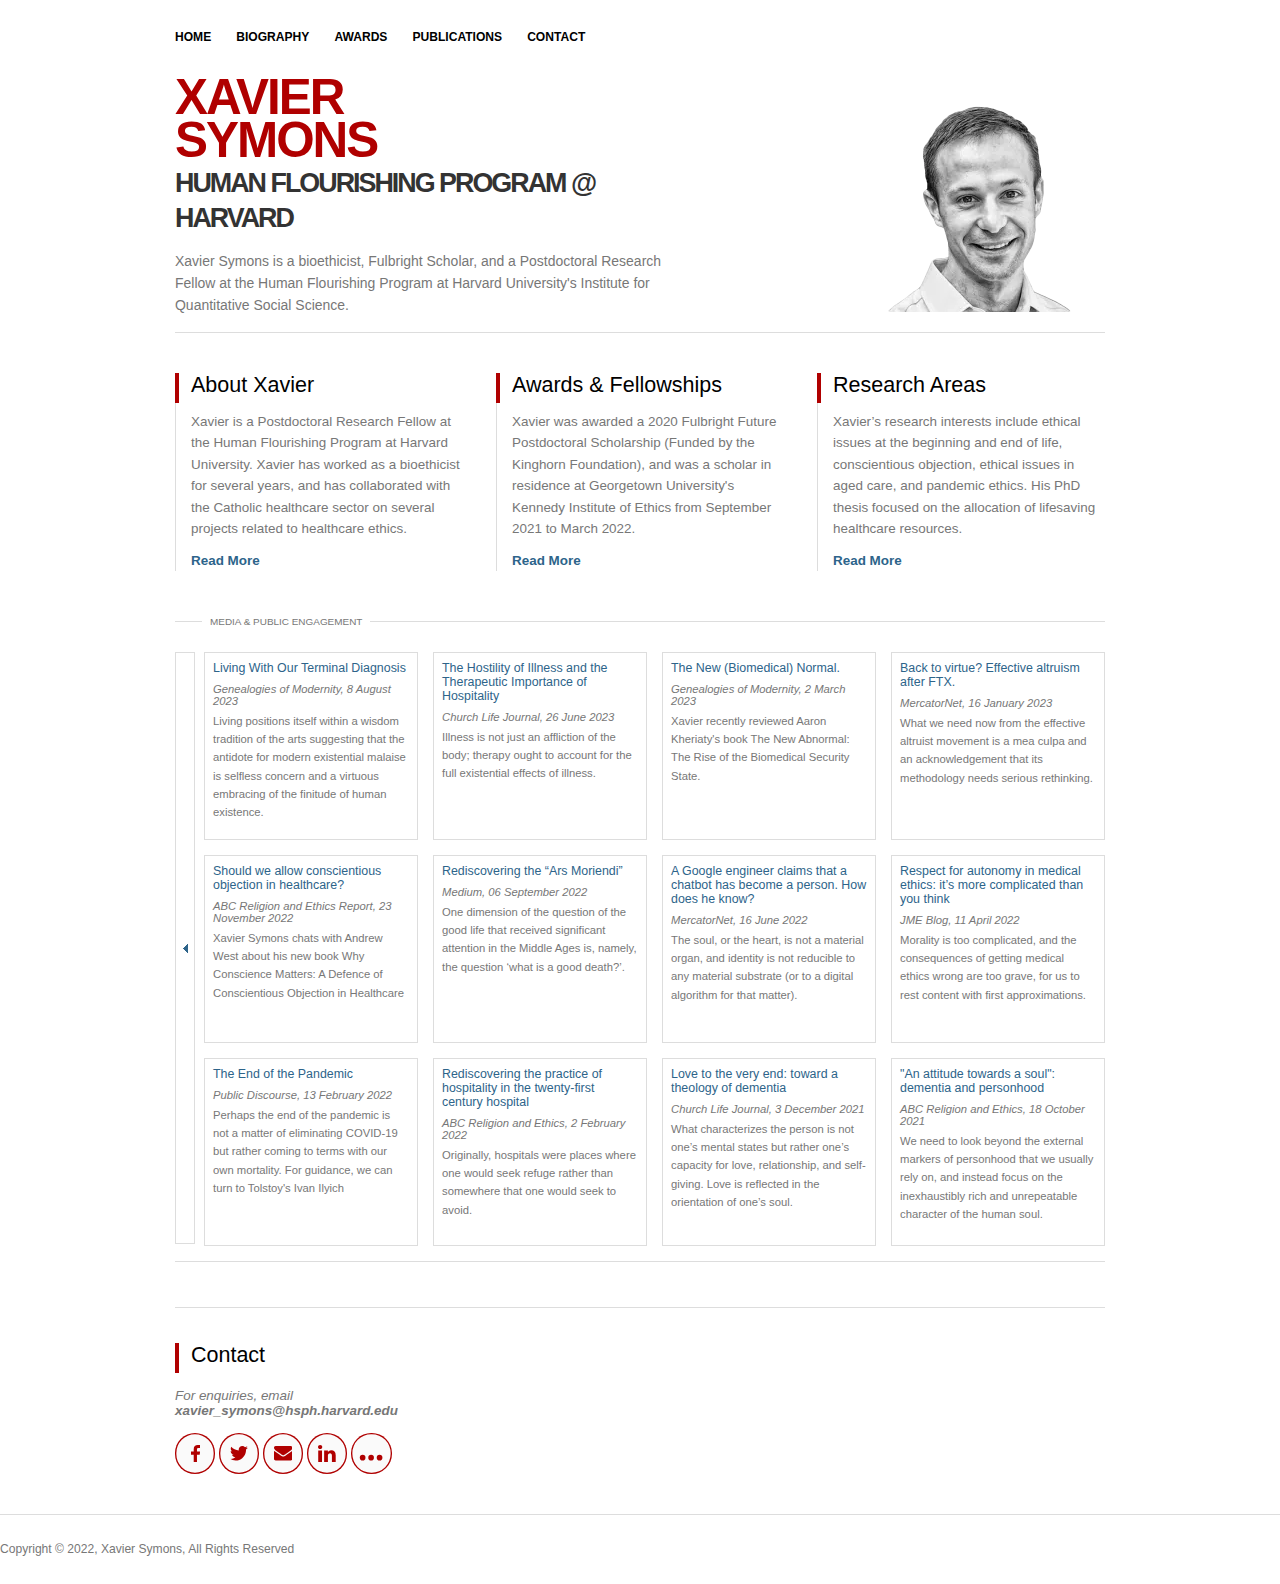
==== index.html @ 7aa85efa "Update index.html" ====
<!DOCTYPE html PUBLIC "-//W3C//DTD XHTML 1.0 Strict//EN" "http://www.w3.org/TR/xhtml1/DTD/xhtml1-strict.dtd">
<html xmlns="http://www.w3.org/1999/xhtml">
<head>
  <title>Xavier Symons</title>
  <meta http-equiv="Content-Type" content="text/html; charset=utf-8" />
  <link rel="stylesheet" href="css/style.css" type="text/css" />
</head>
<body>
  <div id="content">
    <div id="pitch">
      <ul id="menu">
        <li><a href="/">Home</a></li>
        <li><a href="/about/">Biography</a></li>
        <li><a href="/awards/">Awards</a></li>
        <li><a href="/publications/">Publications</a></li>
        <li><a href="/contact/">Contact</a></li>
      </ul>
      <h1><span>XAVIER<br />
          SYMONS</span><br />
        HUMAN FLOURISHING PROGRAM @ HARVARD
      </h1>
      <p>Xavier Symons is a bioethicist, Fulbright Scholar, and a Postdoctoral Research Fellow at the Human Flourishing Program at Harvard University's Institute for Quantitative Social Science.</p>
    </div>
    <div class="x"></div>
    <div class="col">
      <h3>About Xavier</h3>
      <div class="ft">
        <p>Xavier is a Postdoctoral Research Fellow at the Human Flourishing Program at Harvard University. Xavier has worked as a bioethicist for
          several years, and has collaborated with the Catholic healthcare sector on several projects related to healthcare ethics.</p>
         
        <p><a href="/about/">Read More</a></p>
      </div>
    </div>
    <div class="col">
      <h3>Awards & Fellowships</h3>
      <div class="ft">
        <p>Xavier was awarded a 2020 Fulbright
          Future Postdoctoral Scholarship (Funded by the Kinghorn Foundation), and was a scholar in residence at
          Georgetown
          University&#39;s Kennedy Institute of Ethics from September 2021 to March 2022.</p>
        <p><a href="/awards/">Read More</a></p>
      </div>
    </div>
    <div class="col last">
      <h3>Research Areas</h3>
      <div class="ft">
        <p>Xavier’s research
          interests include ethical issues at the beginning and end of life, conscientious objection, ethical
          issues in aged care, and pandemic ethics. His PhD thesis focused on the allocation of
          lifesaving healthcare resources.
        </p>
        <p><a href="/publications/">Read More</a></p>
      </div>
    </div>
    <div class="section">
      <p>MEDIA & PUBLIC ENGAGEMENT</p>
    </div>
    <div class="x"></div>
    <a id="slider"></a>
    <div id="directory">
    <div class="fourth">
  <h5><a
            href="https://genealogiesofmodernity.org/journal/film-review-of-living">Living With Our Terminal Diagnosis</a></h5>
        <i>Genealogies of Modernity, 8 August 2023 </i>
        <h6></h6>
        <p>Living positions itself within a wisdom tradition of the arts suggesting that the antidote for modern existential malaise is selfless concern and a virtuous embracing of the finitude of human existence. </p>
      </div>
      <div class="fourth">
      <h5><a
            href="https://churchlifejournal.nd.edu/articles/the-hostility-of-illness-and-the-therapeutic-importance-of-hospitality/">The Hostility of Illness and the Therapeutic Importance of Hospitality</a></h5>
        <i>Church Life Journal, 26 June 2023 </i>
        <h6></h6>
        <p>Illness is not just an affliction of the body; therapy ought to account for the full existential effects of illness.</p>
      </div>
      <div class="fourth">
  <h5><a
            href="https://genealogiesofmodernity.org/journal/2023/3/1/the-new-biomedical-normal">The New (Biomedical) Normal.</a></h5>
        <i>Genealogies of Modernity, 2 March 2023 </i>
        <h6></h6>
        <p>Xavier recently reviewed Aaron Kheriaty's book The New Abnormal: The Rise of the Biomedical Security State.</p>
      </div>
      <div class="fourth last">
  <h5><a
            href="https://mercatornet.com/back-to-virtue-effective-altruism-after-ftx/82615/">Back to virtue? Effective altruism after FTX.</a></h5>
        <i>MercatorNet, 16 January 2023 </i>
        <h6></h6>
        <p>What we need now from the effective altruist movement is a mea culpa and an acknowledgement that its methodology needs serious rethinking.</p>
      </div>
      <div class="fourth">
  <h5><a
            href="https://www.abc.net.au/radionational/programs/religionandethicsreport/should-healthcare-workers-be-allowed-to-conscientiously-vote-/101678954">Should we allow conscientious objection in healthcare?</a></h5>
        <i>ABC Religion and Ethics Report, 23 November 2022 </i>
        <h6></h6>
        <p>Xavier Symons chats with Andrew West about his new book Why Conscience Matters: A Defence of Conscientious Objection in Healthcare</p>
      </div>
      <div class="fourth">
  <h5><a
            href="https://hfharvard.medium.com/rediscovering-the-ars-moriendi-by-xavier-symons-cf6b937a01db">Rediscovering the “Ars Moriendi”</a></h5>
        <i>Medium, 06 September 2022 </i>
        <h6></h6>
        <p>One dimension of the question of the good life that received significant attention in the Middle Ages is, namely, the question ‘what is a good death?’.</p>
      </div>
      <div class="fourth">
       <h5><a
            href="https://mercatornet.com/a-google-engineer-claims-that-a-chatbot-has-become-a-person-how-does-he-know/79448/">A Google engineer claims that a chatbot has become a person. How does he know?</a></h5>
        <i>MercatorNet, 16 June 2022 </i>
        <h6></h6>
        <p>The soul, or the heart, is not a material organ, and identity is not reducible to any material substrate (or to a digital algorithm for that matter).</p>
      </div>
      <div class="fourth last">
  <h5><a
            href="https://blogs.bmj.com/medical-ethics/2022/04/11/respect-for-autonomy-in-medical-ethics-its-more-complicated-than-you-think/">Respect for autonomy in medical ethics: it’s more complicated than you think</a></h5>
        <i>JME Blog, 11 April 2022 </i>
        <h6></h6>
        <p>Morality is too complicated, and the consequences of getting medical ethics wrong are too grave, for us to rest content with first approximations.</p>
      </div>
      <div class="fourth">
  <h5><a
            href="https://www.thepublicdiscourse.com/2022/02/80585/">The End of the Pandemic</a></h5>
        <i>Public Discourse, 13 February 2022 </i>
        <h6></h6>
        <p>Perhaps the end of the pandemic is not a matter of eliminating COVID-19 but rather coming to terms with our own mortality. For guidance, we can turn to Tolstoy's Ivan Ilyich</p>
      </div>
      <div class="fourth">
        <h5><a
            href="https://www.abc.net.au/religion/xavier-symons-rediscovering-hospitality-in-the-modern-hospital/13738226">Rediscovering the practice of hospitality in the twenty-first century hospital</a></h5>
        <i>ABC Religion and Ethics, 2 February 2022 </i>
        <h6></h6>
        <p>Originally, hospitals were places where one would seek refuge rather than somewhere that one would seek to avoid.</p>
      </div>
      <div class="fourth">   
        <h5><a
            href="https://churchlifejournal.nd.edu/articles/love-to-the-very-end-a-theology-of-dementia/">Love to the very end: toward a theology of dementia</a></h5>
        <i>Church Life Journal, 3 December 2021 </i>
        <h6></h6>
        <p>What characterizes the person is not one’s mental states but rather one’s capacity for love, relationship, and self-giving. Love is reflected in the orientation of one’s soul.</p>
      </div>
      <div class="fourth last">
        <h5><a
            href="https://www.abc.net.au/religion/dementia-and-what-it-means-to-be-a-person/13591214">"An attitude towards a soul": dementia and personhood</a></h5>
        <i>ABC Religion and Ethics, 18 October 2021 </i>
        <h6></h6>
        <p>We need to look beyond the external markers of personhood that we usually rely on, and instead focus on the inexhaustibly rich and unrepeatable character of the human soul. </p>
      </div>
     
    
      
     

      
      
    
      
      
      
    
      
    
    </div>
    <div class="section"></div>
        <div class="line"></div>
    <div class="col">
 
        <h3>Contact</h3>
        <br>
        <i>For enquiries, email <b>xavier_symons@hsph.harvard.edu </b></i>
        <br><br>
        <!--from https://www.buttons.social-->
        <script>document.write('<a href="https://www.facebook.com/xavier.symons' + '"target="_blank"title="Facebook"style="display:inline-block;vertical-align:middle;width:3em;height:3em;border-radius:50%;box-shadow:0 0 0 .1em #b00000 inset;background:#fafafa;"><svg style="display:block;fill:#b00000;height:44%;margin:28% auto;" viewBox="0 -256 864 1664"><path transform="matrix(1,0,0,-1,-95,1280)" d="M 959,1524 V 1260 H 802 q -86,0 -116,-36 -30,-36 -30,-108 V 927 H 949 L 910,631 H 656 V -128 H 350 V 631 H 95 v 296 h 255 v 218 q 0,186 104,288.5 104,102.5 277,102.5 147,0 228,-12 z" /></svg></a> <a href="https://twitter.com/xaviersymons' + '"target="_blank"title="Twitter"style="display:inline-block;vertical-align:middle;width:3em;height:3em;border-radius:50%;box-shadow:0 0 0 .1em #b00000 inset;background:#fafafa;"><svg style="display:block;fill:#b00000;height:36%;margin:32% auto;" viewBox="0 -256 1576 1280"><path transform="matrix(1,0,0,-1,-44,1024)" d="m 1620,1128 q -67,-98 -162,-167 1,-14 1,-42 0,-130 -38,-259.5 Q 1383,530 1305.5,411 1228,292 1121,200.5 1014,109 863,54.5 712,0 540,0 269,0 44,145 q 35,-4 78,-4 225,0 401,138 -105,2 -188,64.5 -83,62.5 -114,159.5 33,-5 61,-5 43,0 85,11 Q 255,532 181.5,620.5 108,709 108,826 v 4 q 68,-38 146,-41 -66,44 -105,115 -39,71 -39,154 0,88 44,163 Q 275,1072 448.5,982.5 622,893 820,883 q -8,38 -8,74 0,134 94.5,228.5 94.5,94.5 228.5,94.5 140,0 236,-102 109,21 205,78 -37,-115 -142,-178 93,10 186,50 z" /></svg></a> <a href="mailto:xavier_symons@hsph.harvard.edu' + '"title="Mail"style="display:inline-block;vertical-align:middle;width:3em;height:3em;border-radius:50%;box-shadow:0 0 0 .1em #b00000 inset;background:#fafafa;"><svg style="display:block;fill:#b00000;height:36%;margin:32% auto;" viewBox="0 -256 1792 1408"><path transform="matrix(1,0,0,-1,0,1024)" d="M 1792,826 V 32 q 0,-66 -47,-113 -47,-47 -113,-47 H 160 Q 94,-128 47,-81 0,-34 0,32 V 826 Q 44,777 101,739 463,493 598,394 655,352 690.5,328.5 726,305 785,280.5 844,256 895,256 h 1 1 q 51,0 110,24.5 59,24.5 94.5,48 35.5,23.5 92.5,65.5 170,123 498,345 57,39 100,87 z m 0,294 q 0,-79 -49,-151 -49,-72 -122,-123 -376,-261 -468,-325 -10,-7 -42.5,-30.5 -32.5,-23.5 -54,-38 Q 1035,438 1004.5,420 974,402 947,393 q -27,-9 -50,-9 h -1 -1 q -23,0 -50,9 -27,9 -57.5,27 -30.5,18 -52,32.5 -21.5,14.5 -54,38 Q 649,514 639,521 548,585 377,703.5 206,822 172,846 110,888 55,961.5 0,1035 0,1098 q 0,78 41.5,130 41.5,52 118.5,52 h 1472 q 65,0 112.5,-47 47.5,-47 47.5,-113 z" /></svg></a> <a href="https://www.linkedin.com/in/xavier-symons-8bb06123/?originalSubdomain=au' + '&title=' + encodeURIComponent(document.title) + '"target="_blank"title="LinkedIn"style="display:inline-block;vertical-align:middle;width:3em;height:3em;border-radius:50%;box-shadow:0 0 0 .1em #b00000 inset;background:#fafafa;"><svg style="display:block;fill:#b00000;height:42%;margin:29% auto;" viewBox="0 -256 1536 1468"><path transform="matrix(1,0,0,-1,0,1132)" d="M 349,911 V -80 H 19 v 991 h 330 z m 21,306 q 1,-73 -50.5,-122 Q 268,1046 184,1046 h -2 q -82,0 -132,49 -50,49 -50,122 0,74 51.5,123 51.5,48 134.5,48 83,0 133,-48 50,-49 51,-123 z M 1536,488 V -80 h -329 v 530 q 0,105 -40,164.5 Q 1126,674 1040,674 977,674 934.5,639.5 892,605 871,554 860,524 860,473 V -80 H 531 q 2,399 2,647 0,248 -1,296 l -1,48 H 860 V 767 h -2 q 20,32 41,56 21,24 56.5,52 35.5,28 87.5,43.5 51,15.5 114,15.5 171,0 275,-113.5 Q 1536,707 1536,488 z" /></svg></a> <a href="https://hfh.fas.harvard.edu/people/xavier-symons' + '"target="_blank"title="More Services"style="display:inline-block;vertical-align:middle;width:3em;height:3em;border-radius:50%;box-shadow:0 0 0 .1em #b00000 inset;background:#fafafa;"><svg style="display:block;fill:#b00000;height:28%;margin:46% auto 0;" viewBox="0 0 10 4"><circle cx="2" cy="2" r="1" /><circle cx="5" cy="2" r="1" /><circle cx="8" cy="2" r="1" /></svg></a>');</script>
        <!--end buttons.social-->
      </div>
    </div>
    <div id="footer">
      <p class="left">Copyright &copy; 2022, Xavier Symons, All Rights Reserved</p>
      <div class="x"></div>
    </div>
  </div>
  <script>
    TweetJs = {
      ListTweetsOnUserTimeline: function (screenName, callback) {
        TweetJs._callApi({
          Action: "ListTweetsOnUserTimeline",
          ScreenName: screenName
        },
          callback);
      },
      Search: function (query, callback) {
        TweetJs._callApi({
          Action: "Search",
          Query: query
        }, callback);
      },
      _callApi: function (request, callback) {
        var xhr = new XMLHttpRequest();
        URL = "https://www.tweetjs.com/API.aspx";
        xhr.open("POST", URL);
        xhr.onreadystatechange = function () {
          if (this.readyState === XMLHttpRequest.DONE && this.status === 200) {
            callback(JSON.parse(xhr.response));
          }
        }
        xhr.send(JSON.stringify(request));
      }
    };
    TweetJs.ListTweetsOnUserTimeline("xaviersymons",
      function (data) {
        
        var idx = 0;
        while(!data[idx].entities.urls.hasOwnProperty('0')){
          idx++;
        }
        var x = document.getElementById("tweet0");
        var z = data[idx].text.replace(/(?:https?|ftp):\/\/[\n\S]+/g, '');
        var path = data[idx].entities.urls[0].expanded_url.match(/\bhttps?:\/\/\S+/gi)[0];
        x.innerHTML = "<a href= '" + path + " 'style='font-weight:normal';>" + z + "</a>"
        var y = data[idx].created_at
        y = y.split(" ")
        var x = document.getElementById("day0");
        x.innerHTML = "<span>" + y[2] + "</span><br />" + y[1]
        idx++;
        while(!data[idx].entities.urls.hasOwnProperty('0')){
          idx++;
        }
        var x = document.getElementById("tweet1");
        var z = data[idx].text.replace(/(?:https?|ftp):\/\/[\n\S]+/g, '');
        var path = data[idx].entities.urls[0].expanded_url.match(/\bhttps?:\/\/\S+/gi)[0];
        x.innerHTML = "<a href= '" + path + "' style='font-weight:normal'; >" + z + "</a>"
        var y = data[idx].created_at
        y = y.split(" ")
        var x = document.getElementById("day1");
        x.innerHTML = "<span>" + y[2] + "</span><br />" + y[1]
      });
  </script>
</body>
</html
---- css/style.css ----
* {
	margin:0;
	padding:0;
}
:focus, :active {
	outline:0;
}
ul, ol {
	list-style:none;
}
h1, h2, h3, h4, h5, h6, pre, code {
	font-weight:normal;
	color:#000;
	font-size:1em;
}
a img {
	border:0;
}
body {
	font:.84em Arial, Sans-Serif;
	background:#fff;
	color:#777;
}
a {
	text-decoration:none;
	color:#2D648A;
}
a:hover, a:focus {
	color:#000;
}
p {
	margin:0 0 15px;
	line-height:1.6em;
}
.x {
	clear:both;
}
.line {
	clear:both;
	padding:15px 0 0;
	border-bottom:1px solid #ddd;
	margin:0 0 35px;
}
h1 {
	font-size:2em;
	font-weight:bolder;
	letter-spacing:-2px;
	margin:0 0 14px;
	line-height:1.3em;
	color:#333;
}
h1 span {
	font-size:1.84em;
	color:#B00000;
}
h2 {
	font-size:1.1em;
	margin:0 0 10px;
	padding:3px 0 5px;
}
h3 {
	font-size:1.6em;
	padding:0 0 7px;
}
h4 {
	font-size:1.1em;
	margin:0 0 10px;
	padding:3px 0 5px;
}
h5 {
	margin:0 0 8px;
	font-size:1.1em;
}
h6 {
	margin:0 0 5px;
	font-size:1.1em;
}
h7 {
	font-size:1.6em;
	padding:0 0 7px;
}
#content {
	margin:0 auto;
	width:930px;
}
#menu {
	margin:0 0 50px;
}
#menu li {
	display:inline;
}
#menu li a {
	float:left;
	text-transform:uppercase;
	font-size:.9em;
	color:#000;
	font-weight:bold;
	margin:0 25px 0 0;
}
#menu li a:hover {
	color:#2D648A;
}
#pitch {
	border-bottom:1px solid #ddd;
	margin:0 0 40px;
	padding:30px 400px 0 0;
	background:url("../images/pitch.jpg") no-repeat right bottom 20px;
}
#pitch p {
	font-size:1.04em;
}
.col {
	float:left;
	width:286px;
	margin:0 35px 40px 0;
}
.col h3 {
	border-left:4px solid #B00000;
	padding:0 0 5px 12px;
}
.col h7 {
	border-left:4px solid #ffffff;
	padding:0 0 5px 12px;
	margin:0 46px 0px 0px
}
.col a {
	font-weight:bold;
}
.col p {
	margin:0 0 10px;
}
.ft {
	border-left:1px solid #ddd;
	padding:8px 0 0 15px;
}
.last {
	margin-right:0;
}
.date {
	float:left;
	font-size:.8em;
	width:25px;
	padding:5px 0 0;
	margin:0 0 3px;
	color:#B00000;
}
.date span {
	font-size:2em;
}
.news {
	float:right;
	width:250px;
}
.col h4 {
	padding:0 0 0 35px;
}
.section {
	clear:both;
	border-top:1px solid #ddd;
	margin:0 0 30px;
}
.section p {
	position:relative;
	margin:-8px 0 0 27px;
	padding:0 8px;
	font-size:.74em;
	background:#fff;
	float:left;
}
#slider {
	float:left;
	width:18px;
	height:590px;
	border:1px solid #ddd;
	background:url("../images/slider.png") no-repeat center;
}
#slider:hover {
	background-color:#f4f4f4;
}
#directory {
	float:right;
	width:901px;
}
.fourth {
	float:left;
	width:196px;
	padding:8px;
	height:170px;
	margin:0 15px 15px 0;
	border:1px solid #ddd;
	font-size:.84em;
}
.fourth p.i{
	font-style: italic;
}
.fourth p, .fourth.last {
	margin:0;
}
#updates {
	float:right;
	border:1px solid #ddd;
	height:105px;
	padding:20px 10px 0;
	width:266px;
}
#updates p {
	font-size:.84em;
}
#updates h5 {
	margin:0 0 15px;
}
label {
	display:block;
	font-size:.8em;
	color:#999;
	text-transform:uppercase;
}
input.textfield {
	padding:4px;
	border:1px solid #ccc;
	width:200px;
}
input.submit {
	background:#fff;
	border:0;
	font-weight:bold;
	font-size:.94em;
}
#footer {
	clear:both;
	font-size:.9em;
	padding:25px 0 10px;
	border-top:1px solid #ddd;
}
#footer a {
	margin:0;
	background:#fff;
	color:#777;
}
#footer .left {
	float:left;
}
#footer .right {
	float:right;

}
#links {
	margin:0px 25px 0 40px;
}
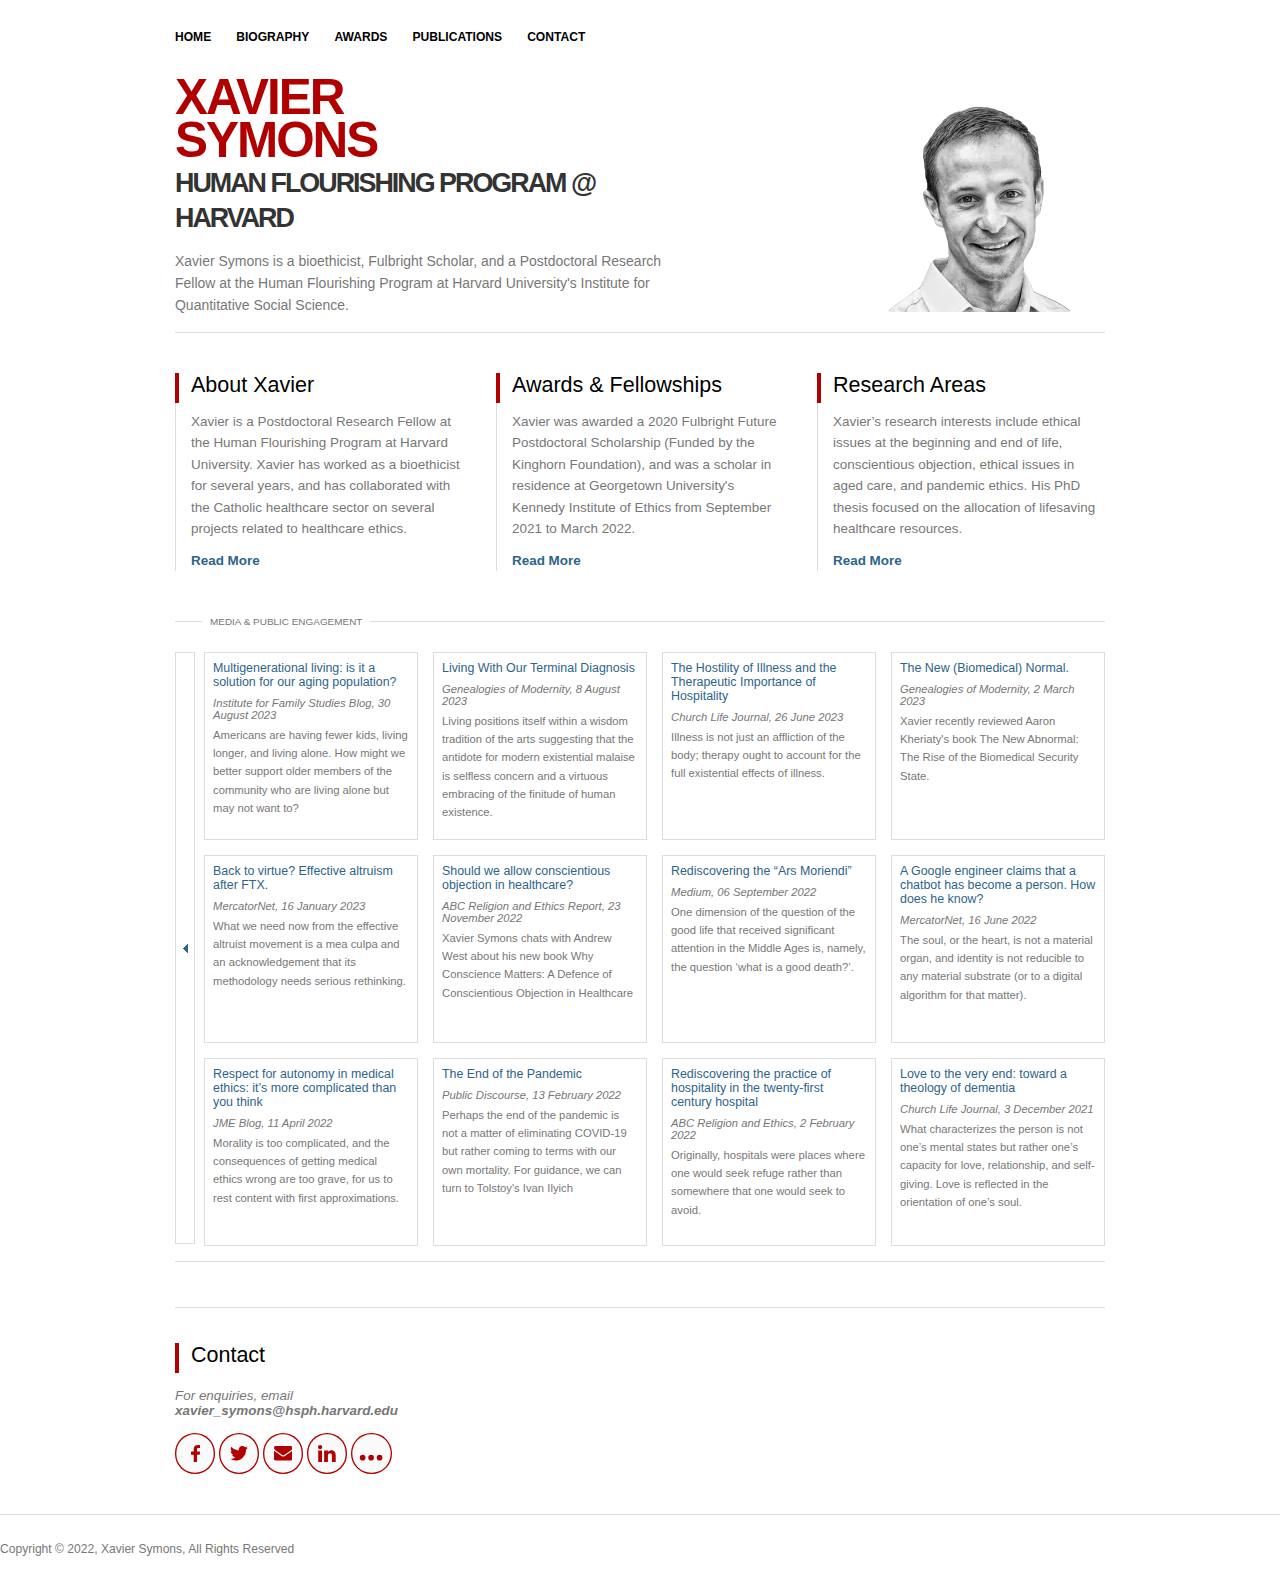
==== commit 0fed396c: "Update index.html" ====
--- a/index.html
+++ b/index.html
@@ -58,6 +58,13 @@
     <div class="x"></div>
     <a id="slider"></a>
     <div id="directory">
+      <div class="fourth">
+  <h5><a
+            href="https://ifstudies.org/blog/multigenerational-living-is-it-a-solution-for-our-aging-population">Multigenerational living: is it a solution for our aging population?</a></h5>
+        <i>Institute for Family Studies Blog, 30 August 2023 </i>
+        <h6></h6>
+        <p> Americans are having fewer kids, living longer, and living alone. How might we better support older members of the community who are living alone but may not want to? </p>
+      </div>
     <div class="fourth">
   <h5><a
             href="https://genealogiesofmodernity.org/journal/film-review-of-living">Living With Our Terminal Diagnosis</a></h5>
@@ -72,14 +79,14 @@
         <h6></h6>
         <p>Illness is not just an affliction of the body; therapy ought to account for the full existential effects of illness.</p>
       </div>
-      <div class="fourth">
+      <div class="fourth last">
   <h5><a
             href="https://genealogiesofmodernity.org/journal/2023/3/1/the-new-biomedical-normal">The New (Biomedical) Normal.</a></h5>
         <i>Genealogies of Modernity, 2 March 2023 </i>
         <h6></h6>
         <p>Xavier recently reviewed Aaron Kheriaty's book The New Abnormal: The Rise of the Biomedical Security State.</p>
       </div>
-      <div class="fourth last">
+      <div class="fourth">
   <h5><a
             href="https://mercatornet.com/back-to-virtue-effective-altruism-after-ftx/82615/">Back to virtue? Effective altruism after FTX.</a></h5>
         <i>MercatorNet, 16 January 2023 </i>
@@ -100,14 +107,14 @@
         <h6></h6>
         <p>One dimension of the question of the good life that received significant attention in the Middle Ages is, namely, the question ‘what is a good death?’.</p>
       </div>
-      <div class="fourth">
+      <div class="fourth last">
        <h5><a
             href="https://mercatornet.com/a-google-engineer-claims-that-a-chatbot-has-become-a-person-how-does-he-know/79448/">A Google engineer claims that a chatbot has become a person. How does he know?</a></h5>
         <i>MercatorNet, 16 June 2022 </i>
         <h6></h6>
         <p>The soul, or the heart, is not a material organ, and identity is not reducible to any material substrate (or to a digital algorithm for that matter).</p>
       </div>
-      <div class="fourth last">
+      <div class="fourth">
   <h5><a
             href="https://blogs.bmj.com/medical-ethics/2022/04/11/respect-for-autonomy-in-medical-ethics-its-more-complicated-than-you-think/">Respect for autonomy in medical ethics: it’s more complicated than you think</a></h5>
         <i>JME Blog, 11 April 2022 </i>
@@ -128,20 +135,14 @@
         <h6></h6>
         <p>Originally, hospitals were places where one would seek refuge rather than somewhere that one would seek to avoid.</p>
       </div>
-      <div class="fourth">   
+      <div class="fourth last">   
         <h5><a
             href="https://churchlifejournal.nd.edu/articles/love-to-the-very-end-a-theology-of-dementia/">Love to the very end: toward a theology of dementia</a></h5>
         <i>Church Life Journal, 3 December 2021 </i>
         <h6></h6>
         <p>What characterizes the person is not one’s mental states but rather one’s capacity for love, relationship, and self-giving. Love is reflected in the orientation of one’s soul.</p>
       </div>
-      <div class="fourth last">
-        <h5><a
-            href="https://www.abc.net.au/religion/dementia-and-what-it-means-to-be-a-person/13591214">"An attitude towards a soul": dementia and personhood</a></h5>
-        <i>ABC Religion and Ethics, 18 October 2021 </i>
-        <h6></h6>
-        <p>We need to look beyond the external markers of personhood that we usually rely on, and instead focus on the inexhaustibly rich and unrepeatable character of the human soul. </p>
-      </div>
+      
      
     
       
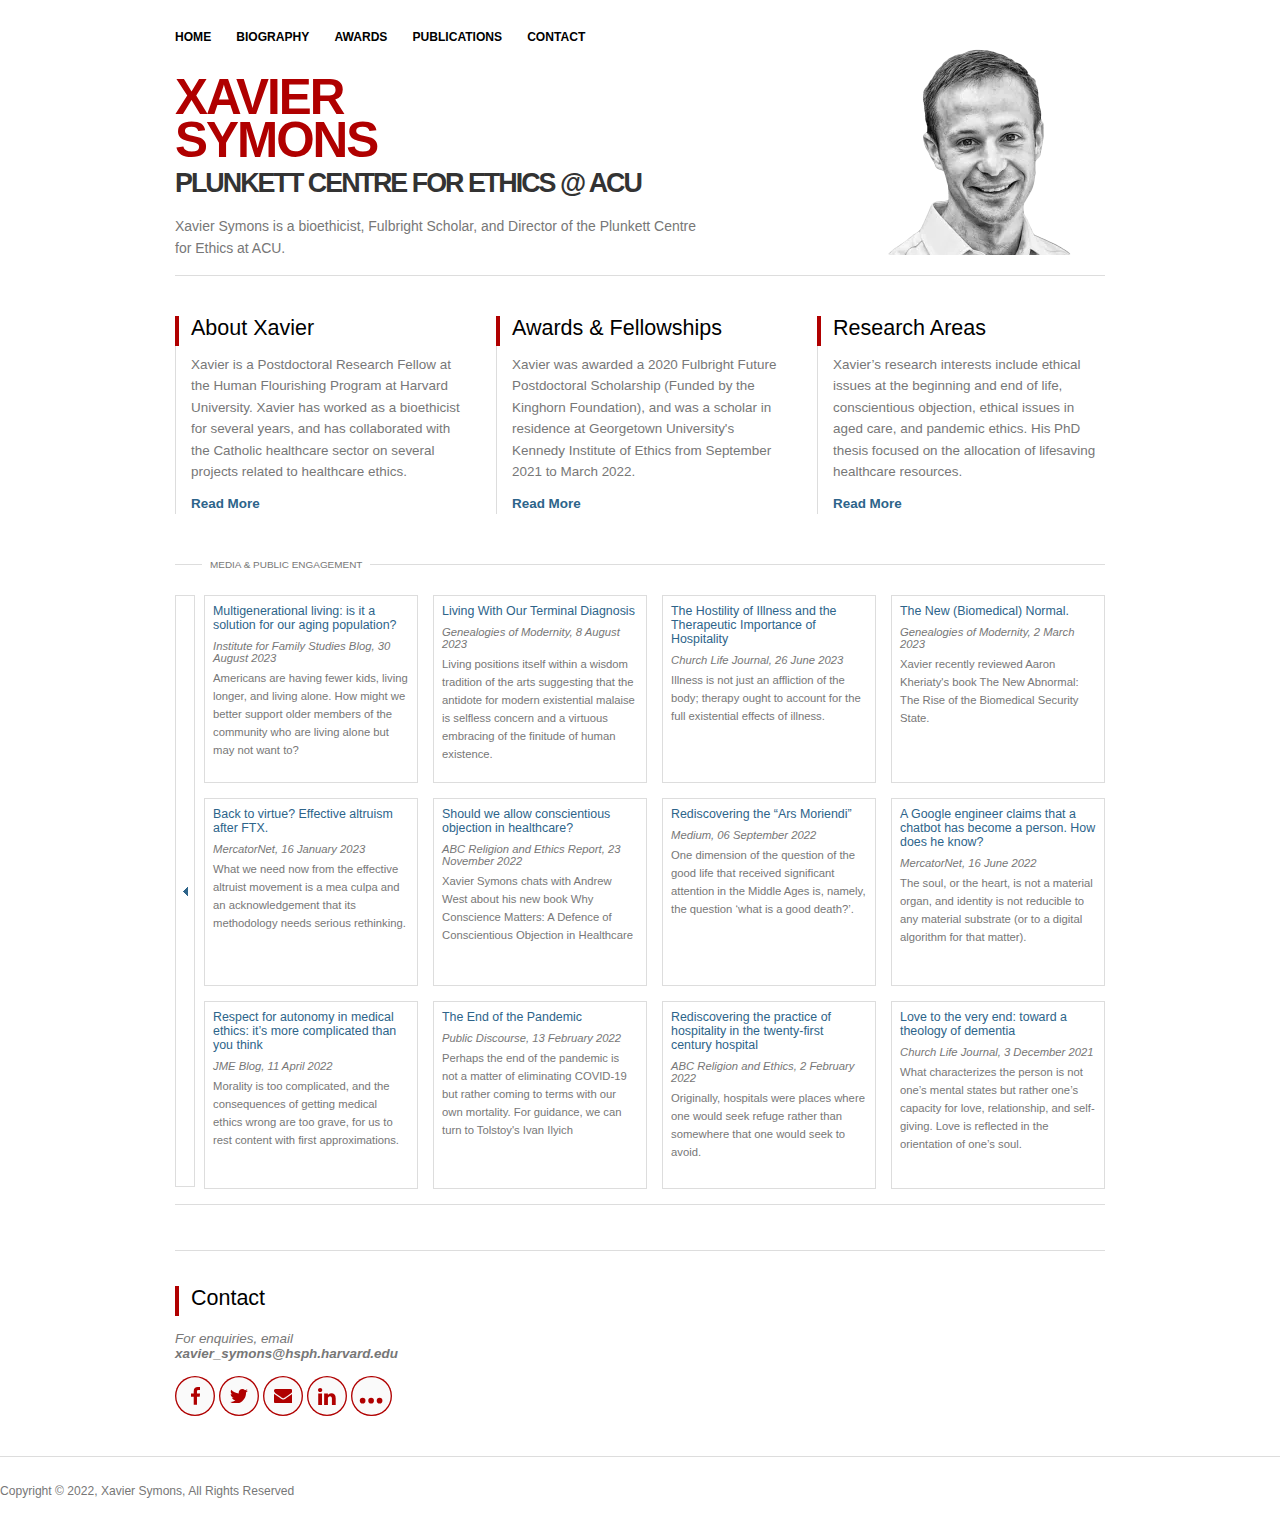
==== commit 548669a9: "Update index.html" ====
--- a/index.html
+++ b/index.html
@@ -17,9 +17,9 @@
       </ul>
       <h1><span>XAVIER<br />
           SYMONS</span><br />
-        HUMAN FLOURISHING PROGRAM @ HARVARD
+        PLUNKETT CENTRE FOR ETHICS @ ACU
       </h1>
-      <p>Xavier Symons is a bioethicist, Fulbright Scholar, and a Postdoctoral Research Fellow at the Human Flourishing Program at Harvard University's Institute for Quantitative Social Science.</p>
+      <p>Xavier Symons is a bioethicist, Fulbright Scholar, and Director of the Plunkett Centre for Ethics at ACU.</p>
     </div>
     <div class="x"></div>
     <div class="col">
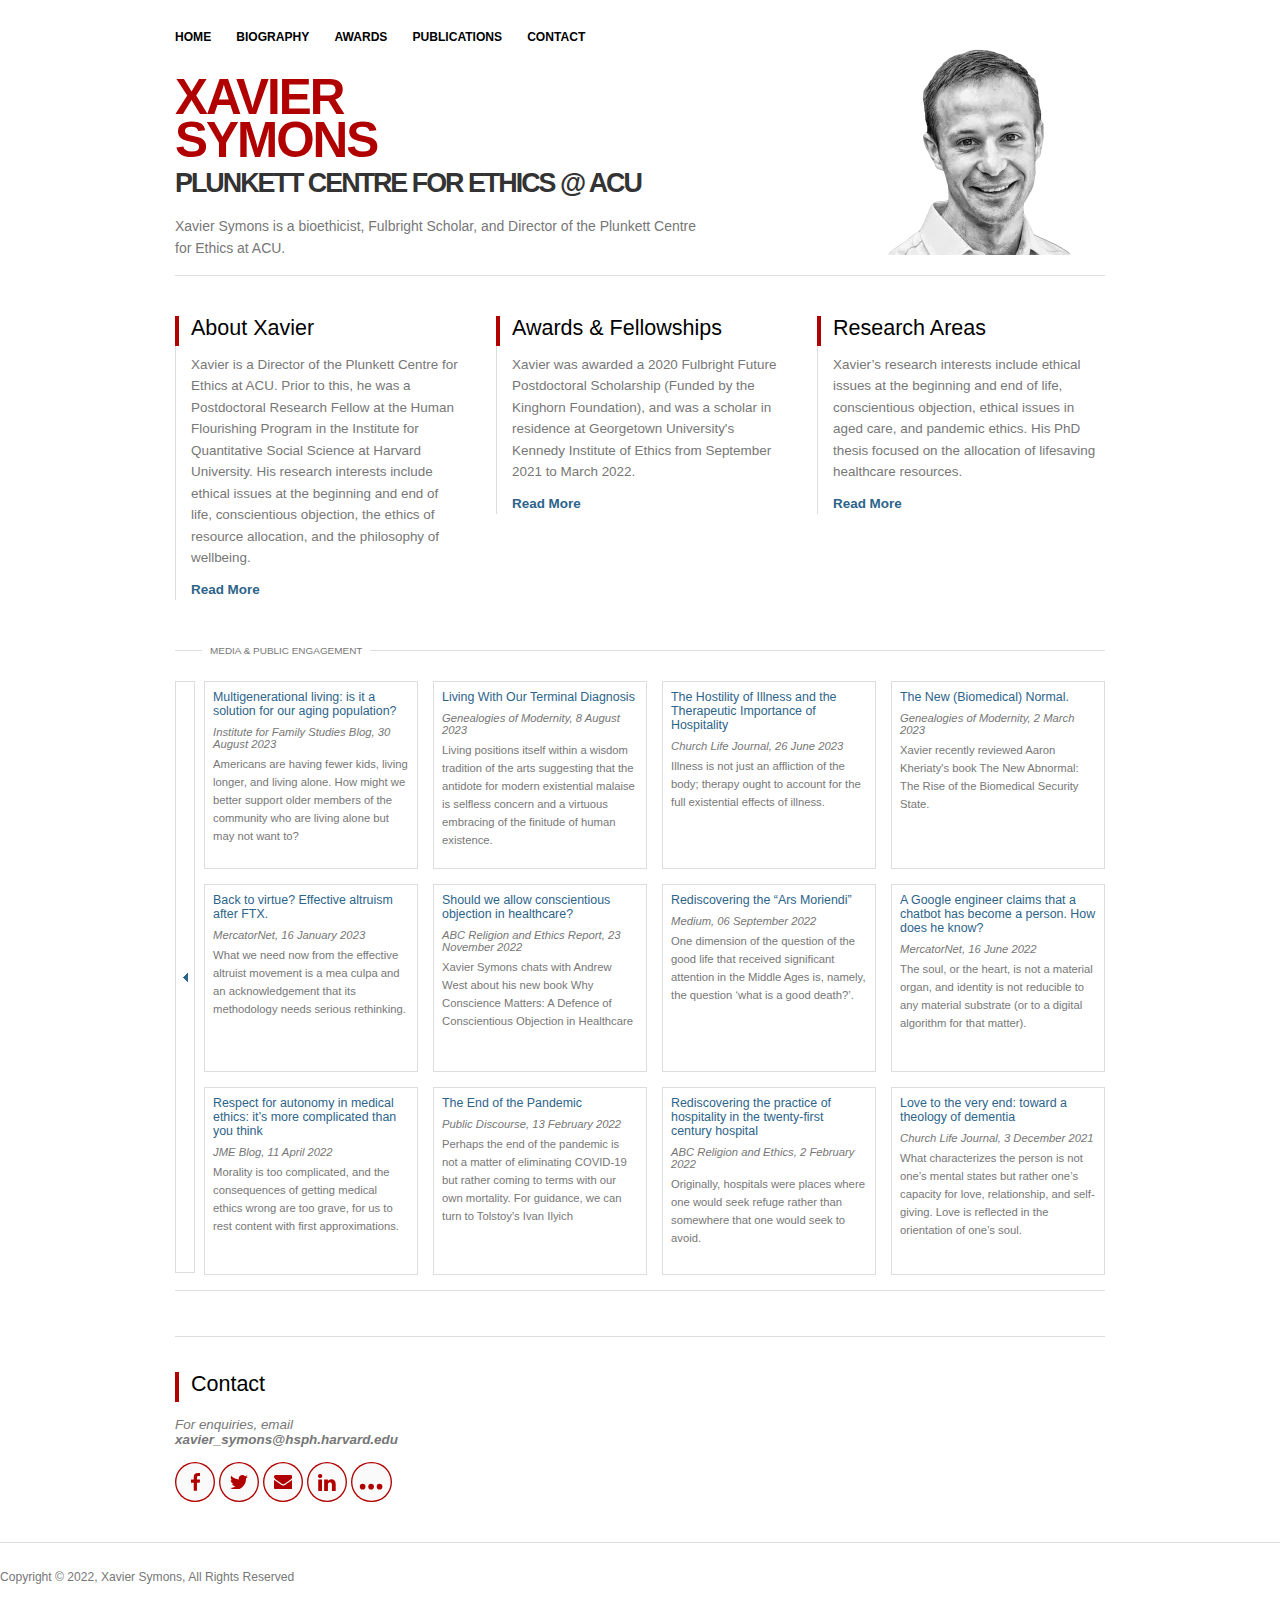
==== commit b2584a66: "Update index.html" ====
--- a/index.html
+++ b/index.html
@@ -25,8 +25,7 @@
     <div class="col">
       <h3>About Xavier</h3>
       <div class="ft">
-        <p>Xavier is a Postdoctoral Research Fellow at the Human Flourishing Program at Harvard University. Xavier has worked as a bioethicist for
-          several years, and has collaborated with the Catholic healthcare sector on several projects related to healthcare ethics.</p>
+        <p>Xavier is a Director of the Plunkett Centre for Ethics at ACU. Prior to this, he was a Postdoctoral Research Fellow at the Human Flourishing Program in the Institute for Quantitative Social Science at Harvard University. His research interests include ethical issues at the beginning and end of life, conscientious objection, the ethics of resource allocation, and the philosophy of wellbeing. </p>
          
         <p><a href="/about/">Read More</a></p>
       </div>
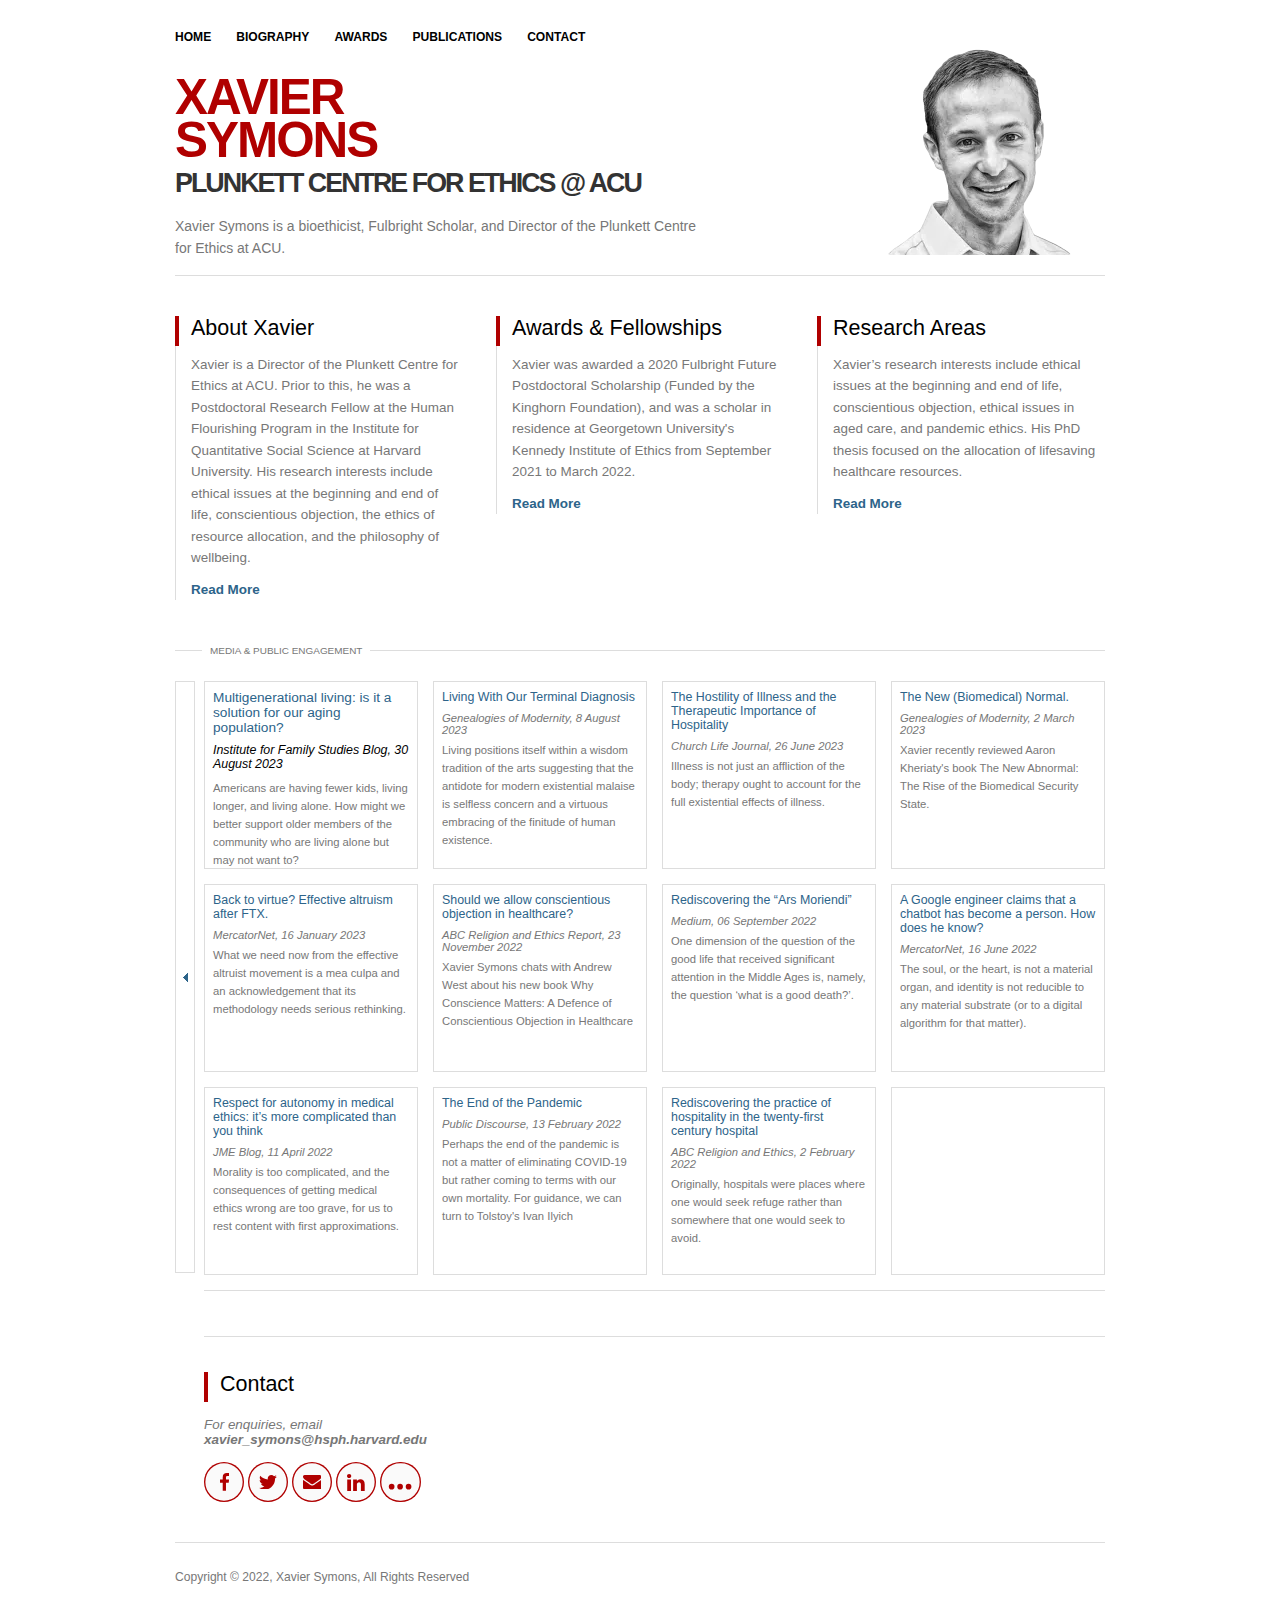
==== commit eb61ff3b: "Update index.html" ====
--- a/index.html
+++ b/index.html
@@ -58,6 +58,13 @@
     <a id="slider"></a>
     <div id="directory">
       <div class="fourth">
+       <h5><a
+            href="https://cdn2.assets-servd.host/lamp-magazine/production/uploads/The-Lamp-Issue-22-v02.03-web-1.pdf?dm=1712240906</a></h5>
+        <i>The Lamp Magazine, Easter 2024 </i>
+        <h6></h6>
+        <p> Paul Griffiths worries that all versions of human flourishing language and imaginary presuppose a rigid dualism between damage and repair. But is this true? </p>
+      </div>
+    <div class="fourth">
   <h5><a
             href="https://ifstudies.org/blog/multigenerational-living-is-it-a-solution-for-our-aging-population">Multigenerational living: is it a solution for our aging population?</a></h5>
         <i>Institute for Family Studies Blog, 30 August 2023 </i>
@@ -135,12 +142,7 @@
         <p>Originally, hospitals were places where one would seek refuge rather than somewhere that one would seek to avoid.</p>
       </div>
       <div class="fourth last">   
-        <h5><a
-            href="https://churchlifejournal.nd.edu/articles/love-to-the-very-end-a-theology-of-dementia/">Love to the very end: toward a theology of dementia</a></h5>
-        <i>Church Life Journal, 3 December 2021 </i>
-        <h6></h6>
-        <p>What characterizes the person is not one’s mental states but rather one’s capacity for love, relationship, and self-giving. Love is reflected in the orientation of one’s soul.</p>
-      </div>
+        
       
      
     
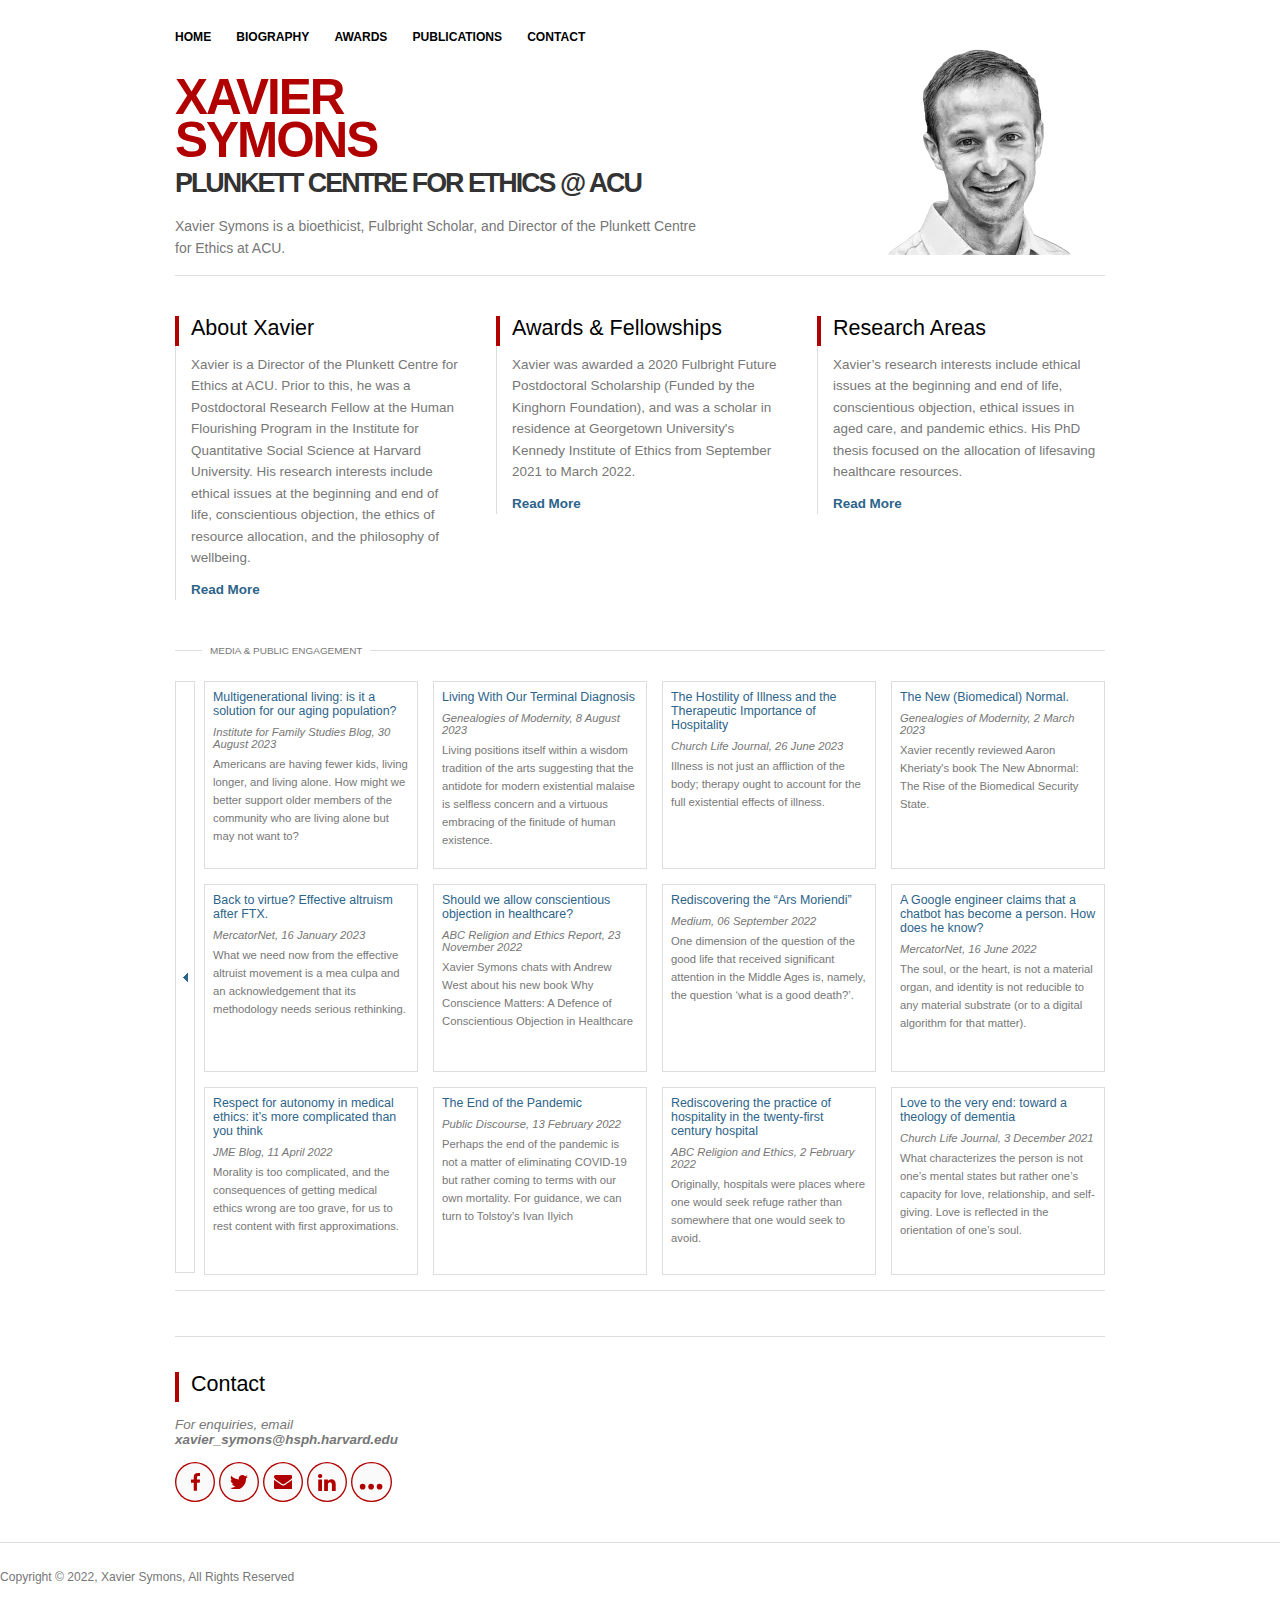
==== commit 6f7fe374: "Update index.html" ====
--- a/index.html
+++ b/index.html
@@ -58,13 +58,6 @@
     <a id="slider"></a>
     <div id="directory">
       <div class="fourth">
-       <h5><a
-            href="https://cdn2.assets-servd.host/lamp-magazine/production/uploads/The-Lamp-Issue-22-v02.03-web-1.pdf?dm=1712240906</a></h5>
-        <i>The Lamp Magazine, Easter 2024 </i>
-        <h6></h6>
-        <p> Paul Griffiths worries that all versions of human flourishing language and imaginary presuppose a rigid dualism between damage and repair. But is this true? </p>
-      </div>
-    <div class="fourth">
   <h5><a
             href="https://ifstudies.org/blog/multigenerational-living-is-it-a-solution-for-our-aging-population">Multigenerational living: is it a solution for our aging population?</a></h5>
         <i>Institute for Family Studies Blog, 30 August 2023 </i>
@@ -142,7 +135,12 @@
         <p>Originally, hospitals were places where one would seek refuge rather than somewhere that one would seek to avoid.</p>
       </div>
       <div class="fourth last">   
-        
+        <h5><a
+            href="https://churchlifejournal.nd.edu/articles/love-to-the-very-end-a-theology-of-dementia/">Love to the very end: toward a theology of dementia</a></h5>
+        <i>Church Life Journal, 3 December 2021 </i>
+        <h6></h6>
+        <p>What characterizes the person is not one’s mental states but rather one’s capacity for love, relationship, and self-giving. Love is reflected in the orientation of one’s soul.</p>
+      </div>
       
      
     
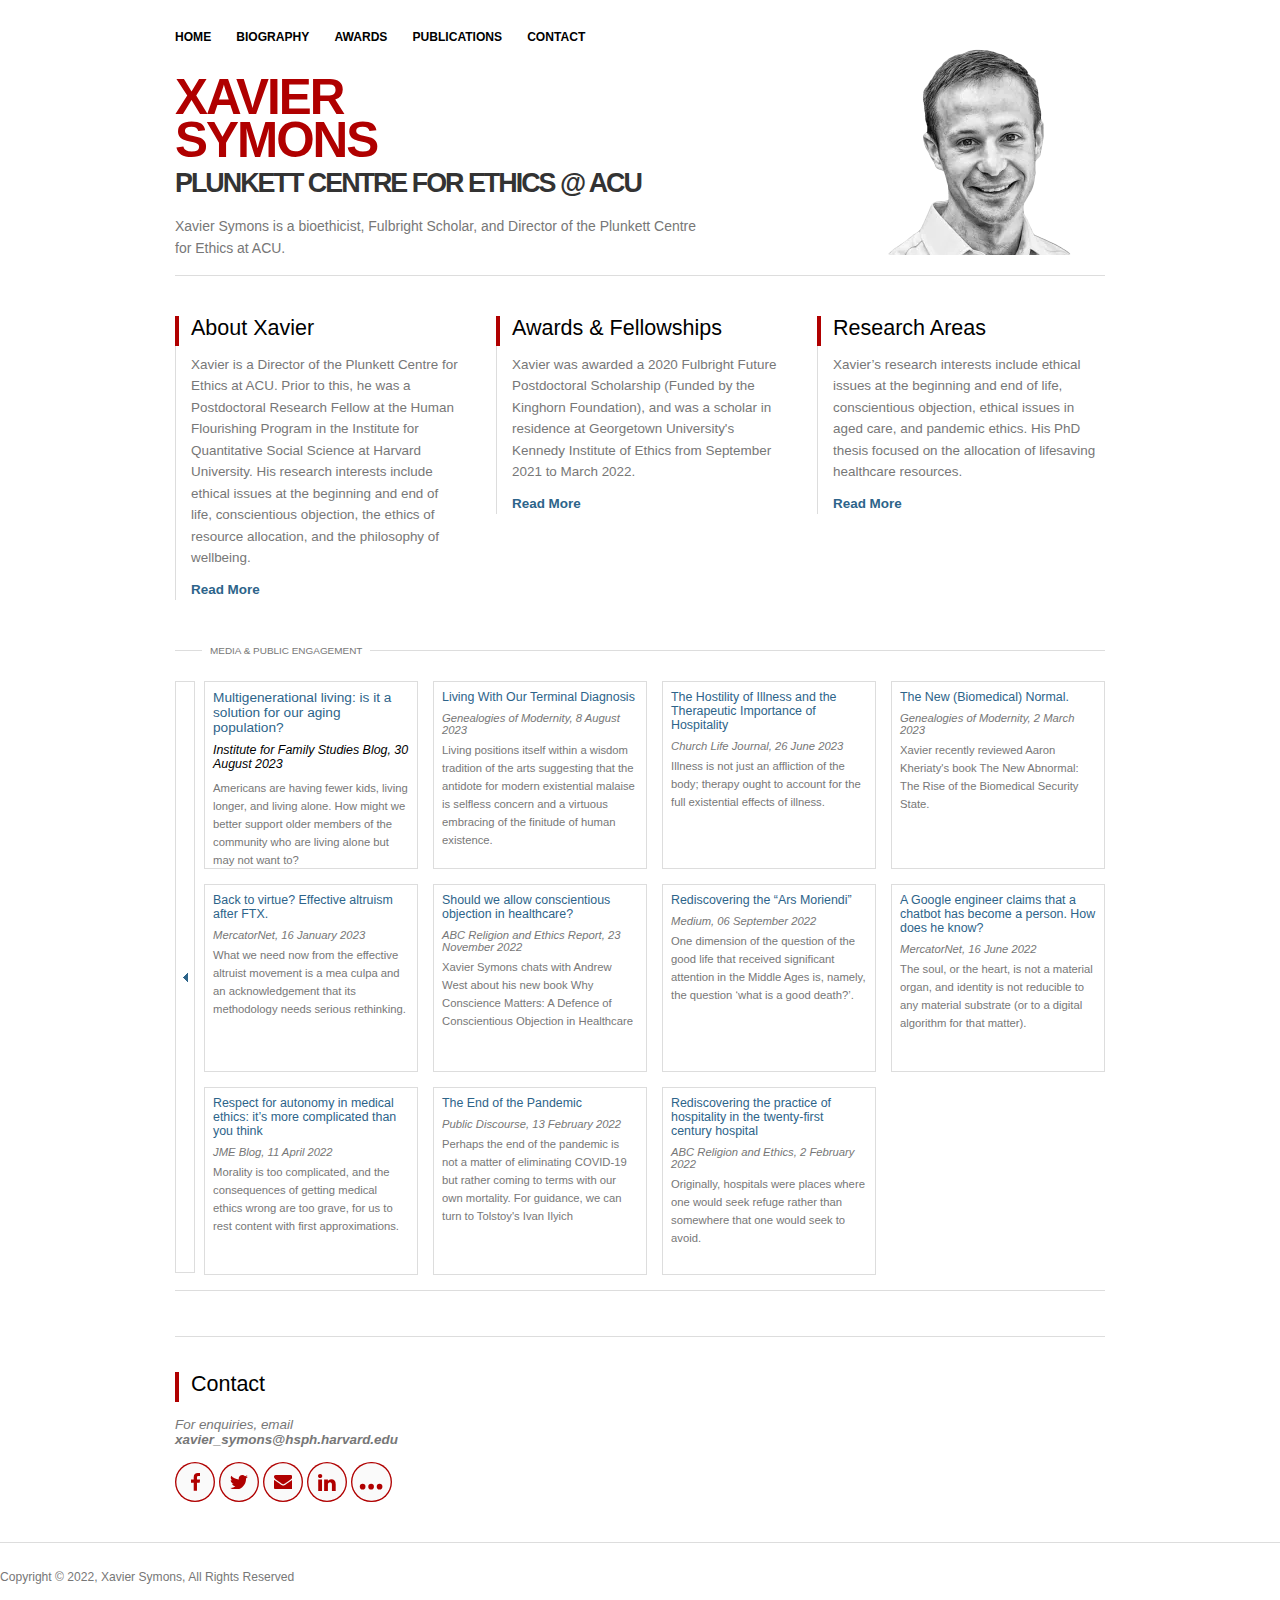
==== commit a2139443: "Update index.html" ====
--- a/index.html
+++ b/index.html
@@ -57,6 +57,13 @@
     <div class="x"></div>
     <a id="slider"></a>
     <div id="directory">
+     <div class="fourth">
+  <h5><a
+            href="https://cdn2.assets-servd.host/lamp-magazine/production/uploads/The-Lamp-Issue-22-v02.03-web-1.pdf?dm=1712240906</a></h5>
+        <i>The Lamp Magazine, Easter 2024 </i>
+        <h6></h6>
+        <p> Paul Griffiths argues that all versions of human flourishing language and imaginary presuppose a rigid dualism between damage and repair. But is this true? </p>
+      </div>
       <div class="fourth">
   <h5><a
             href="https://ifstudies.org/blog/multigenerational-living-is-it-a-solution-for-our-aging-population">Multigenerational living: is it a solution for our aging population?</a></h5>
@@ -127,20 +134,14 @@
         <h6></h6>
         <p>Perhaps the end of the pandemic is not a matter of eliminating COVID-19 but rather coming to terms with our own mortality. For guidance, we can turn to Tolstoy's Ivan Ilyich</p>
       </div>
-      <div class="fourth">
+      <div class="fourth last">  
         <h5><a
             href="https://www.abc.net.au/religion/xavier-symons-rediscovering-hospitality-in-the-modern-hospital/13738226">Rediscovering the practice of hospitality in the twenty-first century hospital</a></h5>
         <i>ABC Religion and Ethics, 2 February 2022 </i>
         <h6></h6>
         <p>Originally, hospitals were places where one would seek refuge rather than somewhere that one would seek to avoid.</p>
       </div>
-      <div class="fourth last">   
-        <h5><a
-            href="https://churchlifejournal.nd.edu/articles/love-to-the-very-end-a-theology-of-dementia/">Love to the very end: toward a theology of dementia</a></h5>
-        <i>Church Life Journal, 3 December 2021 </i>
-        <h6></h6>
-        <p>What characterizes the person is not one’s mental states but rather one’s capacity for love, relationship, and self-giving. Love is reflected in the orientation of one’s soul.</p>
-      </div>
+     
       
      
     
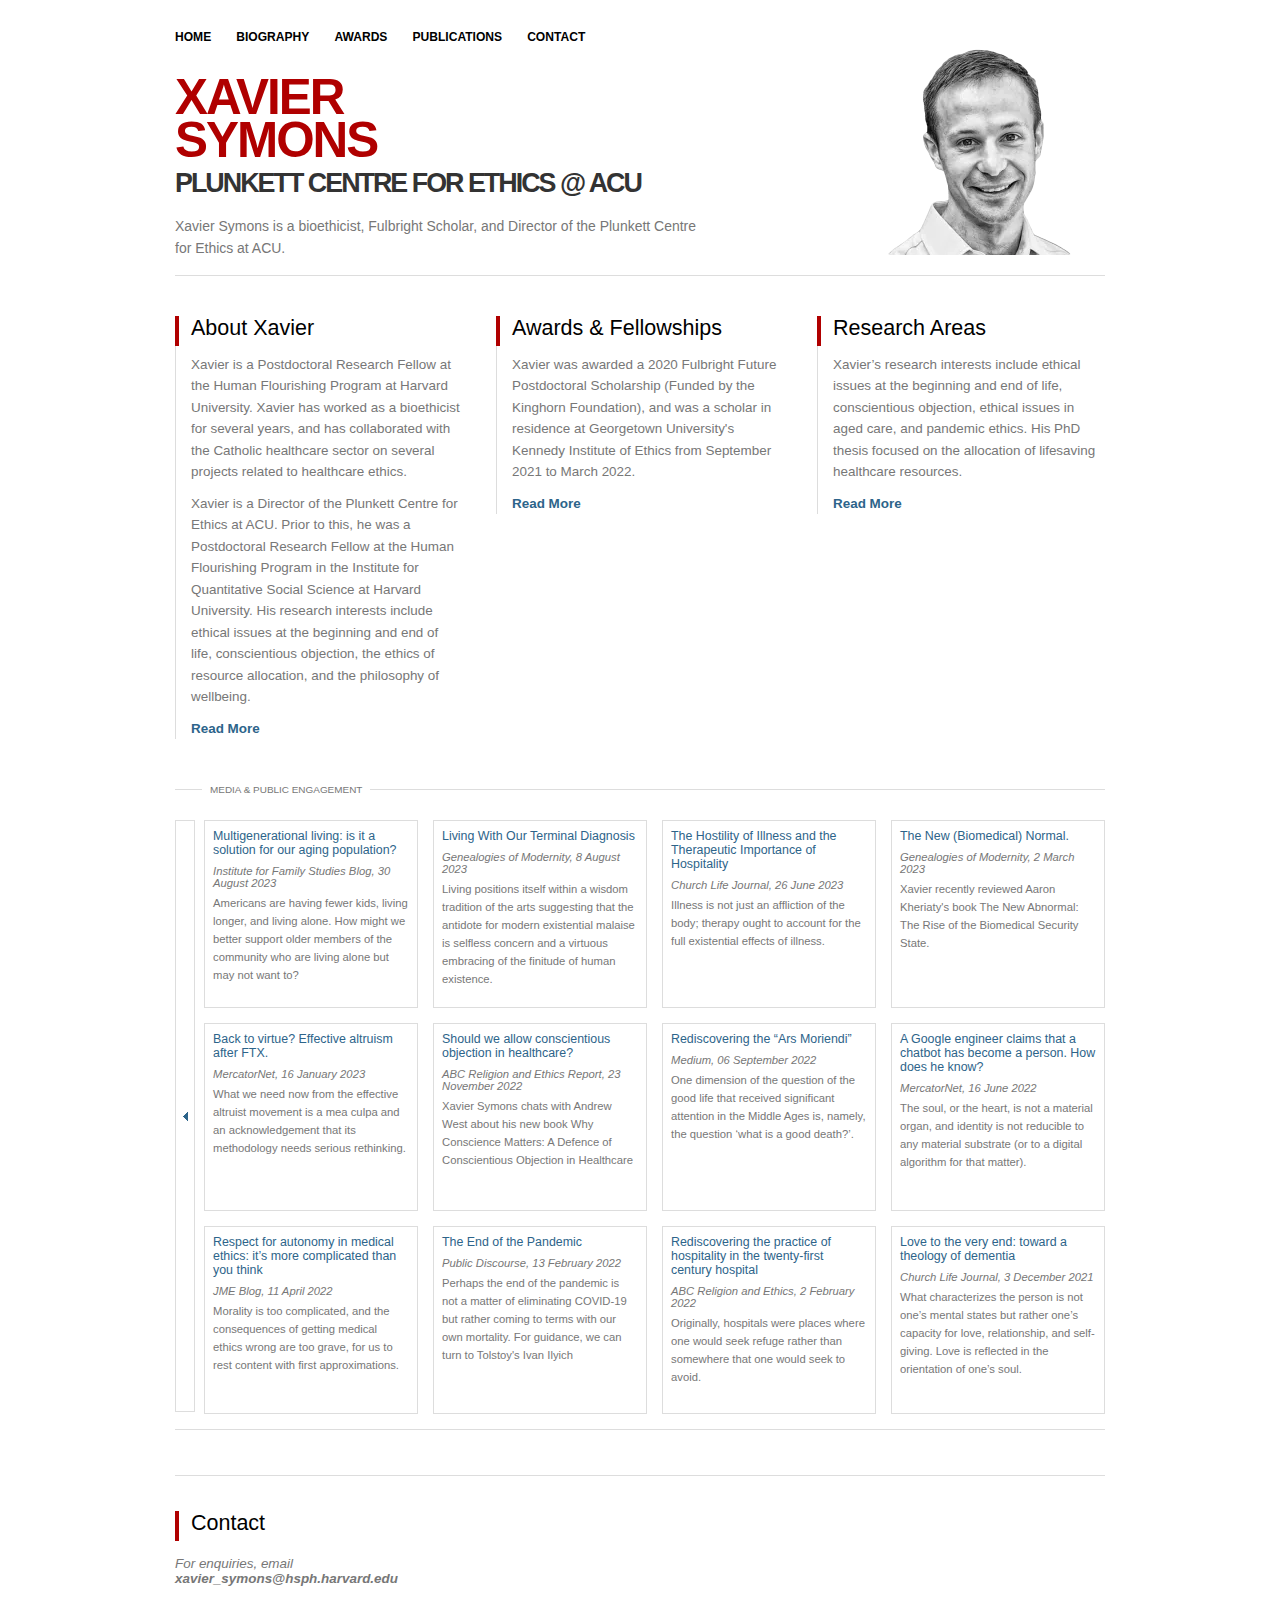
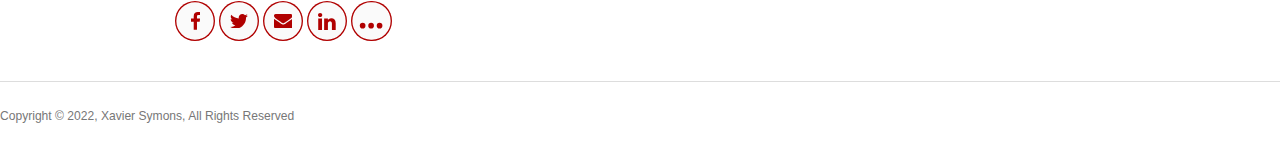
==== commit 5c90eeec: "Update index.html" ====
--- a/index.html
+++ b/index.html
@@ -25,8 +25,10 @@
     <div class="col">
       <h3>About Xavier</h3>
       <div class="ft">
+        <p>Xavier is a Postdoctoral Research Fellow at the Human Flourishing Program at Harvard University. Xavier has worked as a bioethicist for
+          several years, and has collaborated with the Catholic healthcare sector on several projects related to healthcare ethics.</p>
         <p>Xavier is a Director of the Plunkett Centre for Ethics at ACU. Prior to this, he was a Postdoctoral Research Fellow at the Human Flourishing Program in the Institute for Quantitative Social Science at Harvard University. His research interests include ethical issues at the beginning and end of life, conscientious objection, the ethics of resource allocation, and the philosophy of wellbeing. </p>
-         
+
         <p><a href="/about/">Read More</a></p>
       </div>
     </div>
@@ -57,13 +59,6 @@
     <div class="x"></div>
     <a id="slider"></a>
     <div id="directory">
-     <div class="fourth">
-  <h5><a
-            href="https://cdn2.assets-servd.host/lamp-magazine/production/uploads/The-Lamp-Issue-22-v02.03-web-1.pdf?dm=1712240906</a></h5>
-        <i>The Lamp Magazine, Easter 2024 </i>
-        <h6></h6>
-        <p> Paul Griffiths argues that all versions of human flourishing language and imaginary presuppose a rigid dualism between damage and repair. But is this true? </p>
-      </div>
       <div class="fourth">
   <h5><a
             href="https://ifstudies.org/blog/multigenerational-living-is-it-a-solution-for-our-aging-population">Multigenerational living: is it a solution for our aging population?</a></h5>
@@ -134,20 +129,25 @@
         <h6></h6>
         <p>Perhaps the end of the pandemic is not a matter of eliminating COVID-19 but rather coming to terms with our own mortality. For guidance, we can turn to Tolstoy's Ivan Ilyich</p>
       </div>
-      <div class="fourth last">  
+      <div class="fourth">
         <h5><a
             href="https://www.abc.net.au/religion/xavier-symons-rediscovering-hospitality-in-the-modern-hospital/13738226">Rediscovering the practice of hospitality in the twenty-first century hospital</a></h5>
         <i>ABC Religion and Ethics, 2 February 2022 </i>
         <h6></h6>
         <p>Originally, hospitals were places where one would seek refuge rather than somewhere that one would seek to avoid.</p>
       </div>
+      <div class="fourth last">   
+        <h5><a
+            href="https://churchlifejournal.nd.edu/articles/love-to-the-very-end-a-theology-of-dementia/">Love to the very end: toward a theology of dementia</a></h5>
+        <i>Church Life Journal, 3 December 2021 </i>
+        <h6></h6>
+        <p>What characterizes the person is not one’s mental states but rather one’s capacity for love, relationship, and self-giving. Love is reflected in the orientation of one’s soul.</p>
+      </div>
+      
      
+    
       
      
-    
-      
-     
-
       
       
     
